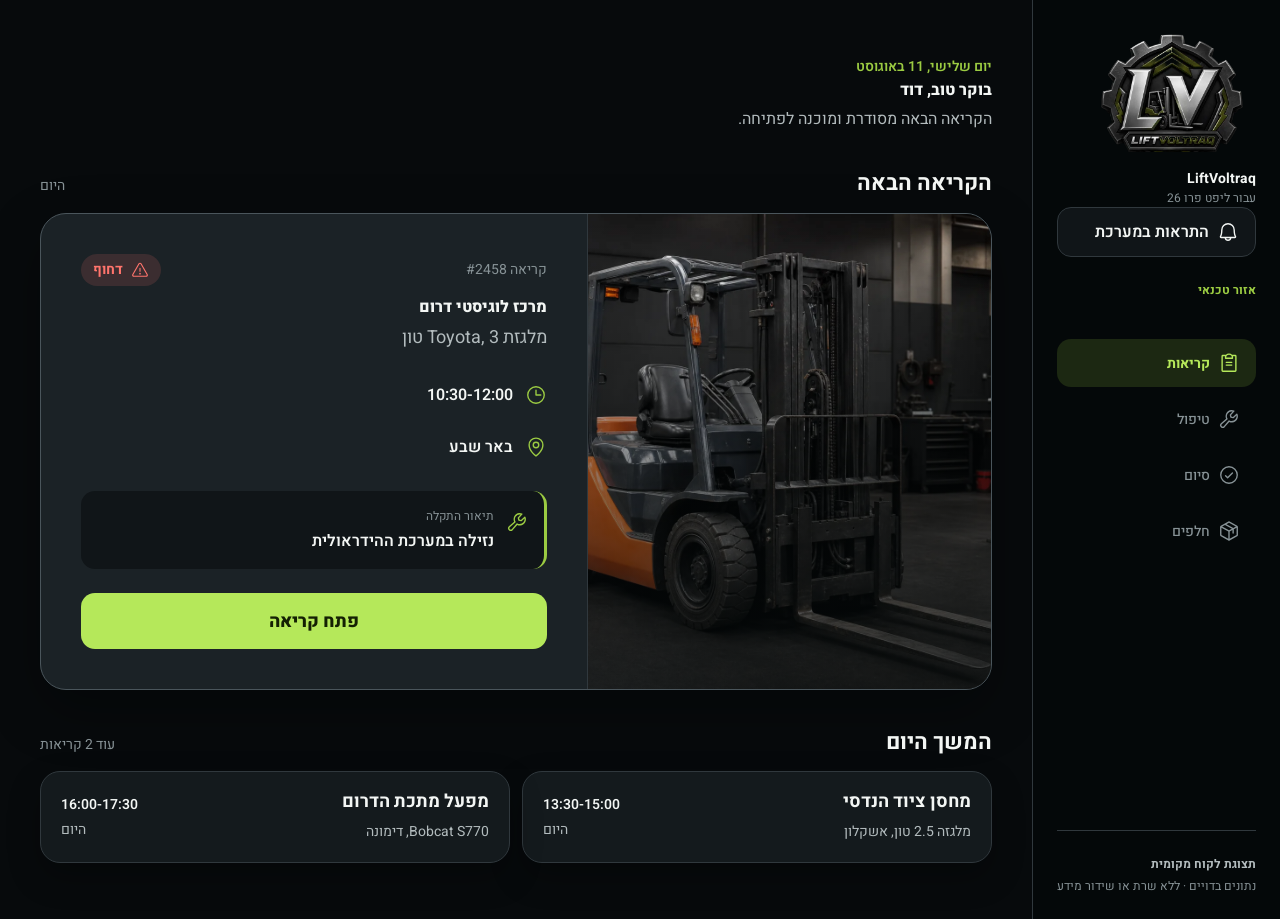
==== mock/index.html @ a7861604 "publish LiftVoltraq customer demo" ====
<!doctype html>
<html lang="he" dir="rtl">
<head>
  <meta charset="utf-8">
  <meta name="viewport" content="width=device-width, initial-scale=1, viewport-fit=cover">
  <meta name="description" content="תצוגת לקוח מקומית של LiftVoltraq עבור ליפט פרו 26 ישראל בע״מ.">
  <meta id="themeColor" name="theme-color" content="">
  <title>LiftVoltraq | מערכת שירות שטח</title>
  <link rel="icon" href="assets/liftvoltraq-badge.webp" type="image/webp">
  <link rel="preload" href="assets/generated/equipment-forklift.webp" as="image" type="image/webp">
  <link rel="stylesheet" href="assets/design-tokens.css?v=20260811g">
  <link rel="stylesheet" href="assets/app.css?v=20260811g">
</head>
<body>
  <a class="skip-link" href="#main-content">דלג לתוכן הראשי</a>

  <div class="ambient" id="ambient" aria-hidden="true">
    <img class="ambient__poster" src="assets/generated/industrial-ambient-poster.webp" alt="" width="1672" height="941">
    <video
      class="ambient__video"
      id="ambientVideo"
      muted
      loop
      playsinline
      preload="none"
      tabindex="-1"
      poster="assets/generated/industrial-ambient-poster.webp"
      data-webm="assets/generated/industrial-ambient-loop.webm"
      data-mp4="assets/generated/industrial-ambient-loop.mp4"
    ></video>
    <div class="ambient__wash"></div>
  </div>

  <div id="app"></div>
  <div class="toast" id="toast" role="status" aria-live="polite"></div>
  <div class="sr-only" id="routeAnnouncer" aria-live="polite"></div>

  <noscript>
    <main class="no-script">
      <h1>נדרש JavaScript להצגת ההדגמה</h1>
      <p>זוהי תצוגת Frontend מקומית ואינה שולחת מידע לשרת.</p>
    </main>
  </noscript>

  <script src="assets/demo-data.js?v=20260811g"></script>
  <script src="assets/app.js?v=20260811g"></script>
</body>
</html>
---- mock/assets/design-tokens.css ----
/* Generated from design/design.md by scripts/sync-design-tokens.mjs. */
/* Do not edit this file directly. */
:root {
  --color-page: #070A0C;
  --color-background: #0B0F11;
  --color-surface: #141A1D;
  --color-surface-raised: #1B2226;
  --color-surface-muted: #101518;
  --color-surface-interactive: #20282C;
  --color-border: #30383D;
  --color-border-strong: #4A555B;
  --color-text: #F3F6F4;
  --color-text-muted: #B3BCBE;
  --color-text-subtle: #879296;
  --color-accent: #9BCB42;
  --color-accent-strong: #B5E85A;
  --color-accent-ink: #142003;
  --color-accent-muted: rgba(155, 203, 66, 0.16);
  --color-danger: #FF746C;
  --color-danger-muted: rgba(255, 116, 108, 0.14);
  --color-focus: #C9F77E;
  --color-scrim: rgba(5, 9, 10, 0.78);
  --color-scrim-strong: rgba(5, 9, 10, 0.92);
  --color-media-wash: rgba(8, 12, 14, 0.38);
  --color-selection: rgba(155, 203, 66, 0.28);
  --color-transparent: transparent;
  --font-family: "Heebo", "Noto Sans Hebrew", Arial, sans-serif;
  --font-weight-regular: 400;
  --font-weight-medium: 500;
  --font-weight-semibold: 600;
  --font-weight-bold: 700;
  --font-weight-black: 800;
  --font-size-xs: 0.75rem;
  --font-size-sm: 0.875rem;
  --font-size-base: 1rem;
  --font-size-md: 1.125rem;
  --font-size-lg: 1.375rem;
  --font-size-xl: 1.75rem;
  --font-size2xl: 2.25rem;
  --font-line-tight: 1.15;
  --font-line-normal: 1.5;
  --font-line-relaxed: 1.65;
  --space-2xs: 0.25rem;
  --space-xs: 0.5rem;
  --space-sm: 0.75rem;
  --space-md: 1rem;
  --space-lg: 1.25rem;
  --space-xl: 1.5rem;
  --space-2xl: 2rem;
  --space-3xl: 2.5rem;
  --space-4xl: 3.5rem;
  --space-5xl: 4.5rem;
  --radius-sm: 0.625rem;
  --radius-md: 0.875rem;
  --radius-lg: 1.25rem;
  --radius-xl: 1.625rem;
  --radius-pill: 999px;
  --shadow-card: 0 1.25rem 3.5rem rgba(0, 0, 0, 0.32);
  --shadow-raised: 0 0.875rem 2rem rgba(0, 0, 0, 0.28);
  --shadow-focus: 0 0 0 0.2rem rgba(201, 247, 126, 0.30);
  --motion-fast: 140ms;
  --motion-base: 220ms;
  --motion-slow: 500ms;
  --motion-ease: cubic-bezier(0.16, 1, 0.3, 1);
  --size-tap: 3rem;
  --size-icon: 1.375rem;
  --size-header-mobile: 5.5rem;
  --size-bottom-nav: 5rem;
  --size-sidebar: 15.5rem;
  --size-content-max: 80rem;
  --size-job-media-mobile: 10.5rem;
  --size-job-media-desktop: 20rem;
  --breakpoint-mobile: 30rem;
  --breakpoint-tablet: 48rem;
  --breakpoint-desktop: 64rem;
  --breakpoint-wide: 90rem;
  --layer-background: -1;
  --layer-base: 0;
  --layer-nav: 20;
  --layer-feedback: 50;
  --layer-skip: 100;
}
---- mock/assets/app.css ----
/* Source template. Edit design/design.md for tokens and breakpoints. */

@font-face {
  font-family: "Heebo";
  src: url("fonts/Heebo-Variable.ttf") format("truetype");
  font-style: normal;
  font-weight: 100 900;
  font-display: swap;
}

*,
*::before,
*::after {
  box-sizing: border-box;
}

html {
  min-block-size: 100%;
  color-scheme: dark;
  background: var(--color-page);
}

body {
  min-block-size: 100dvh;
  margin: 0;
  overflow-x: hidden;
  color: var(--color-text);
  background: var(--color-page);
  font-family: var(--font-family);
  font-size: var(--font-size-base);
  line-height: var(--font-line-normal);
  -webkit-font-smoothing: antialiased;
  text-rendering: optimizeLegibility;
}

button,
a {
  -webkit-tap-highlight-color: var(--color-transparent);
}

button {
  color: inherit;
  font: inherit;
}

img,
video {
  display: block;
  max-inline-size: 100%;
}

.sr-only {
  position: absolute;
  inline-size: 1px;
  block-size: 1px;
  padding: 0;
  margin: -1px;
  overflow: hidden;
  clip: rect(0, 0, 0, 0);
  white-space: nowrap;
  border: 0;
}

::selection {
  color: var(--color-text);
  background: var(--color-selection);
}

.skip-link {
  position: fixed;
  inset-block-start: var(--space-sm);
  inset-inline-start: var(--space-sm);
  z-index: var(--layer-skip);
  min-block-size: var(--size-tap);
  padding: var(--space-sm) var(--space-md);
  border-radius: var(--radius-md);
  color: var(--color-accent-ink);
  background: var(--color-accent-strong);
  font-weight: var(--font-weight-bold);
  text-decoration: none;
  transform: translateY(-180%);
  transition: transform var(--motion-fast) var(--motion-ease);
}

.skip-link:focus {
  transform: translateY(0);
}

.ambient {
  position: fixed;
  inset: 0;
  z-index: var(--layer-background);
  overflow: hidden;
  background: var(--color-page);
}

.ambient__poster,
.ambient__video,
.ambient__wash {
  position: absolute;
  inset: 0;
  inline-size: 100%;
  block-size: 100%;
}

.ambient__poster,
.ambient__video {
  object-fit: cover;
  object-position: center;
}

.ambient__video {
  opacity: 0;
  transition: opacity var(--motion-slow) var(--motion-ease);
}

.ambient[data-video-ready="true"] .ambient__video {
  opacity: 1;
}

.ambient__wash {
  background:
    linear-gradient(to bottom, var(--color-media-wash), var(--color-scrim-strong)),
    var(--color-media-wash);
}

.app-shell {
  position: relative;
  z-index: var(--layer-base);
  min-block-size: 100dvh;
}

.desktop-sidebar {
  display: none;
}

.mobile-header {
  position: sticky;
  inset-block-start: 0;
  z-index: var(--layer-nav);
  display: flex;
  align-items: center;
  justify-content: space-between;
  min-block-size: var(--size-header-mobile);
  padding: calc(var(--space-sm) + env(safe-area-inset-top)) var(--space-md) var(--space-sm);
  border-block-end: 1px solid var(--color-border);
  background: var(--color-scrim-strong);
}

.brand-lockup {
  display: inline-flex;
  align-items: center;
  gap: var(--space-sm);
  min-inline-size: 0;
  text-decoration: none;
}

.brand-lockup__plate {
  display: grid;
  place-items: center;
  inline-size: 4rem;
  block-size: 4rem;
  overflow: hidden;
  border-radius: var(--radius-sm);
  background: var(--color-transparent);
}

.brand-lockup__plate img {
  inline-size: 3.875rem;
  block-size: auto;
}

.brand-lockup__tenant {
  display: block;
  min-inline-size: 0;
}

.brand-lockup__tenant strong,
.brand-lockup__tenant span {
  display: block;
  overflow: hidden;
  text-overflow: ellipsis;
  white-space: nowrap;
}

.brand-lockup__tenant strong {
  color: var(--color-text);
  font-size: var(--font-size-sm);
  font-weight: var(--font-weight-bold);
}

.brand-lockup__tenant span {
  color: var(--color-text-subtle);
  font-size: var(--font-size-xs);
}

.icon-button,
.primary-action,
.nav-item,
.bottom-nav__item {
  border: 0;
  cursor: pointer;
}

.icon-button {
  position: relative;
  display: grid;
  place-items: center;
  inline-size: var(--size-tap);
  block-size: var(--size-tap);
  border: 1px solid var(--color-border);
  border-radius: var(--radius-md);
  color: var(--color-text);
  background: var(--color-surface);
  transition:
    background var(--motion-fast) var(--motion-ease),
    border-color var(--motion-fast) var(--motion-ease),
    transform var(--motion-fast) var(--motion-ease);
}

.icon-button:hover {
  border-color: var(--color-border-strong);
  background: var(--color-surface-interactive);
}

.icon-button:active,
.primary-action:active {
  transform: translateY(1px) scale(0.99);
}

.icon {
  display: inline-block;
  inline-size: var(--size-icon);
  block-size: var(--size-icon);
  flex: 0 0 auto;
  color: inherit;
  background: currentColor;
  -webkit-mask-position: center;
  mask-position: center;
  -webkit-mask-repeat: no-repeat;
  mask-repeat: no-repeat;
  -webkit-mask-size: contain;
  mask-size: contain;
}

.icon--bell { -webkit-mask-image: url("icons/bell.svg"); mask-image: url("icons/bell.svg"); }
.icon--calls { -webkit-mask-image: url("icons/clipboard-text.svg"); mask-image: url("icons/clipboard-text.svg"); }
.icon--calendar { -webkit-mask-image: url("icons/calendar-blank.svg"); mask-image: url("icons/calendar-blank.svg"); }
.icon--equipment { -webkit-mask-image: url("icons/truck.svg"); mask-image: url("icons/truck.svg"); }
.icon--profile { -webkit-mask-image: url("icons/user-circle.svg"); mask-image: url("icons/user-circle.svg"); }
.icon--clock { -webkit-mask-image: url("icons/clock.svg"); mask-image: url("icons/clock.svg"); }
.icon--location { -webkit-mask-image: url("icons/map-pin.svg"); mask-image: url("icons/map-pin.svg"); }
.icon--urgent { -webkit-mask-image: url("icons/warning.svg"); mask-image: url("icons/warning.svg"); }
.icon--site { -webkit-mask-image: url("icons/buildings.svg"); mask-image: url("icons/buildings.svg"); }
.icon--fault { -webkit-mask-image: url("icons/wrench.svg"); mask-image: url("icons/wrench.svg"); }

.workspace {
  inline-size: min(100%, var(--size-content-max));
  margin-inline: auto;
  padding: var(--space-xl) var(--space-md) calc(var(--size-bottom-nav) + var(--space-3xl) + env(safe-area-inset-bottom));
}

.page-heading {
  display: flex;
  align-items: flex-start;
  justify-content: space-between;
  gap: var(--space-lg);
  margin-block-end: var(--space-2xl);
}

.page-heading__date {
  margin: 0 0 var(--space-2xs);
  color: var(--color-accent);
  font-size: var(--font-size-sm);
  font-weight: var(--font-weight-semibold);
}

.page-heading h1 {
  margin: 0;
  max-inline-size: 18ch;
  font-size: clamp(var(--font-size-xl), 7vw, var(--font-size-2xl));
  font-weight: var(--font-weight-black);
  line-height: var(--font-line-tight);
}

.page-heading__summary {
  margin: var(--space-xs) 0 0;
  color: var(--color-text-muted);
  font-size: var(--font-size-base);
}

.desktop-notification {
  display: none;
}

.section-heading {
  display: flex;
  align-items: baseline;
  justify-content: space-between;
  gap: var(--space-md);
  margin-block-end: var(--space-md);
}

.section-heading h2 {
  margin: 0;
  font-size: var(--font-size-lg);
  font-weight: var(--font-weight-bold);
  line-height: var(--font-line-tight);
}

.section-heading span {
  color: var(--color-text-subtle);
  font-size: var(--font-size-sm);
}

.next-call {
  overflow: hidden;
  border: 1px solid var(--color-border-strong);
  border-radius: var(--radius-xl);
  background: var(--color-surface-raised);
  box-shadow: var(--shadow-card);
}

.next-call__media {
  position: relative;
  block-size: var(--size-job-media-mobile);
  min-block-size: var(--size-job-media-mobile);
  margin: 0;
  overflow: hidden;
  border-block-end: 1px solid var(--color-border);
  background: var(--color-surface-muted);
}

.next-call__media::after {
  content: "";
  position: absolute;
  inset: 0;
  background: linear-gradient(to top, var(--color-scrim), var(--color-transparent));
  pointer-events: none;
}

.next-call__media img {
  inline-size: 100%;
  block-size: 100%;
  object-fit: cover;
  object-position: center;
}

.next-call__content {
  padding: var(--space-md);
}

.next-call__topline {
  display: flex;
  align-items: center;
  justify-content: space-between;
  gap: var(--space-md);
  margin-block-end: var(--space-sm);
}

.call-number {
  color: var(--color-text-subtle);
  font-size: var(--font-size-sm);
  font-variant-numeric: tabular-nums;
}

.urgency {
  display: inline-flex;
  align-items: center;
  gap: var(--space-xs);
  min-block-size: 2rem;
  padding-inline: var(--space-sm);
  border-radius: var(--radius-pill);
  color: var(--color-danger);
  background: var(--color-danger-muted);
  font-size: var(--font-size-sm);
  font-weight: var(--font-weight-bold);
}

.urgency .icon {
  inline-size: 1.125rem;
  block-size: 1.125rem;
}

.next-call h3 {
  margin: 0;
  color: var(--color-text);
  font-size: clamp(var(--font-size-xl), 7vw, var(--font-size-2xl));
  font-weight: var(--font-weight-black);
  line-height: var(--font-line-tight);
}

.equipment-name {
  margin: var(--space-xs) 0 0;
  color: var(--color-text-muted);
  font-size: var(--font-size-md);
}

.call-facts {
  display: grid;
  grid-template-columns: repeat(2, minmax(0, 1fr));
  gap: var(--space-sm);
  margin-block: var(--space-md);
}

.call-fact {
  display: flex;
  align-items: center;
  gap: var(--space-sm);
  min-block-size: 2.5rem;
  color: var(--color-text-muted);
}

.call-fact .icon {
  color: var(--color-accent);
}

.call-fact strong {
  color: var(--color-text);
  font-weight: var(--font-weight-semibold);
}

.call-fact [dir="ltr"] {
  unicode-bidi: isolate;
  font-variant-numeric: tabular-nums;
}

.fault-summary {
  display: flex;
  align-items: flex-start;
  gap: var(--space-sm);
  margin: 0 0 var(--space-md);
  padding: var(--space-sm);
  border-inline-start: 3px solid var(--color-accent);
  border-radius: var(--radius-md);
  color: var(--color-text-muted);
  background: var(--color-surface-muted);
}

.fault-summary .icon {
  margin-block-start: var(--space-2xs);
  color: var(--color-accent);
}

.fault-summary span {
  display: block;
  color: var(--color-text-subtle);
  font-size: var(--font-size-xs);
}

.fault-summary strong {
  display: block;
  margin-block-start: var(--space-2xs);
  color: var(--color-text);
  font-size: var(--font-size-base);
  font-weight: var(--font-weight-semibold);
}

.primary-action {
  display: inline-flex;
  align-items: center;
  justify-content: center;
  inline-size: 100%;
  min-block-size: 3.5rem;
  padding: var(--space-sm) var(--space-xl);
  border-radius: var(--radius-md);
  color: var(--color-accent-ink);
  background: var(--color-accent-strong);
  font-size: var(--font-size-md);
  font-weight: var(--font-weight-black);
  text-decoration: none;
  transition:
    background var(--motion-fast) var(--motion-ease),
    transform var(--motion-fast) var(--motion-ease),
    box-shadow var(--motion-fast) var(--motion-ease);
}

.primary-action:hover {
  background: var(--color-accent);
  box-shadow: var(--shadow-raised);
}

.later-section {
  margin-block-start: var(--space-3xl);
}

.later-calls {
  display: grid;
  gap: var(--space-sm);
}

.later-call {
  display: grid;
  grid-template-columns: 1fr auto;
  gap: var(--space-md);
  align-items: center;
  padding: var(--space-lg);
  border: 1px solid var(--color-border);
  border-radius: var(--radius-lg);
  background: var(--color-surface);
  box-shadow: var(--shadow-raised);
}

.later-call h3 {
  margin: 0;
  color: var(--color-text);
  font-size: var(--font-size-md);
  font-weight: var(--font-weight-bold);
  line-height: var(--font-line-tight);
}

.later-call p {
  margin: var(--space-xs) 0 0;
  color: var(--color-text-muted);
  font-size: var(--font-size-sm);
}

.later-call__time {
  display: grid;
  gap: var(--space-2xs);
  justify-items: end;
  color: var(--color-text-muted);
  font-size: var(--font-size-sm);
}

.later-call__time strong {
  color: var(--color-text);
  font-variant-numeric: tabular-nums;
  font-weight: var(--font-weight-semibold);
  white-space: nowrap;
}

.demo-disclosure {
  margin-block-start: var(--space-3xl);
  padding: var(--space-lg);
  border-block-start: 1px solid var(--color-border);
  color: var(--color-text-subtle);
  font-size: var(--font-size-sm);
}

.demo-disclosure strong {
  color: var(--color-text-muted);
}

.bottom-nav {
  position: fixed;
  inset-inline: 0;
  inset-block-end: 0;
  z-index: var(--layer-nav);
  display: grid;
  grid-template-columns: repeat(4, 1fr);
  min-block-size: calc(var(--size-bottom-nav) + env(safe-area-inset-bottom));
  padding: var(--space-xs) var(--space-xs) calc(var(--space-xs) + env(safe-area-inset-bottom));
  border-block-start: 1px solid var(--color-border);
  background: var(--color-scrim-strong);
}

.bottom-nav__item,
.nav-item {
  display: flex;
  align-items: center;
  justify-content: center;
  gap: var(--space-xs);
  min-block-size: var(--size-tap);
  border-radius: var(--radius-md);
  color: var(--color-text-subtle);
  background: var(--color-transparent);
  font-size: var(--font-size-xs);
  font-weight: var(--font-weight-medium);
  text-decoration: none;
}

.sidebar-notification {
  position: relative;
  display: inline-flex;
  align-items: center;
  gap: var(--space-xs);
  min-block-size: var(--size-tap);
  padding: var(--space-sm) var(--space-md);
  border: 1px solid var(--color-border);
  border-radius: var(--radius-md);
  color: var(--color-text);
  background: var(--color-surface-muted);
  font: inherit;
  font-weight: var(--font-weight-semibold);
  cursor: pointer;
}

.sidebar-notification .notification-dot {
  position: static;
  margin-inline-start: auto;
}

.bottom-nav__item {
  flex-direction: column;
}

.bottom-nav__item[aria-current="page"],
.nav-item[aria-current="page"] {
  color: var(--color-accent-strong);
  background: var(--color-accent-muted);
  font-weight: var(--font-weight-bold);
}

.bottom-nav__item:disabled,
.nav-item:disabled {
  cursor: not-allowed;
  color: var(--color-text-subtle);
}

.toast {
  position: fixed;
  inset-inline: var(--space-md);
  inset-block-end: calc(var(--size-bottom-nav) + var(--space-lg) + env(safe-area-inset-bottom));
  z-index: var(--layer-feedback);
  max-inline-size: 30rem;
  margin-inline: auto;
  padding: var(--space-md) var(--space-lg);
  border: 1px solid var(--color-border-strong);
  border-radius: var(--radius-md);
  color: var(--color-text);
  background: var(--color-surface-raised);
  box-shadow: var(--shadow-card);
  font-size: var(--font-size-sm);
  opacity: 0;
  pointer-events: none;
  transform: translateY(var(--space-md));
  transition:
    opacity var(--motion-base) var(--motion-ease),
    transform var(--motion-base) var(--motion-ease);
}

.toast[data-visible="true"] {
  opacity: 1;
  transform: translateY(0);
}

:where(button, a):focus-visible {
  outline: 2px solid var(--color-focus);
  outline-offset: 3px;
  box-shadow: var(--shadow-focus);
}

@media (min-width: 30rem) {
  .workspace {
    padding-inline: var(--space-xl);
  }

  .next-call__content {
    padding: var(--space-2xl);
  }

  .call-facts {
    grid-template-columns: 1fr;
    margin-block: var(--space-xl);
  }

  .fault-summary {
    margin-block-end: var(--space-xl);
    padding: var(--space-md);
  }
}

@media (min-width: 48rem) {
  .workspace {
    padding-block-start: var(--space-2xl);
  }

  .next-call {
    display: grid;
    grid-template-areas: "media details";
    grid-template-columns: minmax(16rem, 0.8fr) minmax(22rem, 1.2fr);
  }

  .next-call__media {
    grid-area: media;
    block-size: auto;
    min-block-size: 100%;
    border-block-end: 0;
    border-inline-end: 1px solid var(--color-border);
  }

  .next-call__media img {
    block-size: 100%;
    min-block-size: var(--size-job-media-desktop);
  }

  .next-call__content {
    grid-area: details;
  }

  .later-calls {
    grid-template-columns: repeat(2, minmax(0, 1fr));
  }
}

@media (min-width: 64rem) {
  .app-shell {
    display: grid;
    grid-template-columns: var(--size-sidebar) minmax(0, 1fr);
  }

  .mobile-header,
  .bottom-nav {
    display: none;
  }

  .desktop-sidebar {
    position: sticky;
    inset-block-start: 0;
    z-index: var(--layer-nav);
    display: flex;
    flex-direction: column;
    min-block-size: 100dvh;
    padding: var(--space-xl);
    border-inline-end: 1px solid var(--color-border);
    background: var(--color-scrim-strong);
  }

  .desktop-sidebar .brand-lockup {
    align-items: flex-start;
    flex-direction: column;
    gap: var(--space-md);
  }

  .desktop-sidebar .brand-lockup__plate {
    inline-size: 7.5rem;
    block-size: 7.5rem;
  }

  .desktop-sidebar .brand-lockup__plate img {
    inline-size: 7.25rem;
  }

  .desktop-sidebar .brand-lockup__tenant {
    display: block;
  }

  .desktop-nav {
    display: grid;
    gap: var(--space-xs);
    margin-block-start: var(--space-3xl);
  }

  .nav-item {
    flex-direction: row;
    justify-content: flex-start;
    min-block-size: var(--size-tap);
    padding-inline: var(--space-md);
    font-size: var(--font-size-sm);
  }

  .sidebar-note {
    margin-block-start: auto;
    padding-block-start: var(--space-xl);
    border-block-start: 1px solid var(--color-border);
    color: var(--color-text-subtle);
    font-size: var(--font-size-xs);
  }

  .workspace {
    inline-size: min(100%, var(--size-content-max));
    padding: var(--space-4xl) var(--space-3xl);
  }

  .page-heading {
    margin-block-end: var(--space-3xl);
  }

  .desktop-notification {
    display: grid;
  }

  .next-call {
    grid-template-columns: minmax(19rem, 0.85fr) minmax(27rem, 1.15fr);
  }

  .next-call__content {
    padding: var(--space-3xl);
  }

  .toast {
    inset-inline: auto var(--space-3xl);
    inset-block-end: var(--space-3xl);
    inline-size: min(28rem, calc(100vw - var(--space-4xl)));
  }
}

@media (hover: hover) and (pointer: fine) {
  .later-call {
    transition:
      border-color var(--motion-fast) var(--motion-ease),
      transform var(--motion-fast) var(--motion-ease);
  }

  .later-call:hover {
    border-color: var(--color-border-strong);
    transform: translateY(-1px);
  }
}

@media (prefers-reduced-motion: reduce) {
  *,
  *::before,
  *::after {
    scroll-behavior: auto !important;
    transition-duration: 0.01ms !important;
    animation-duration: 0.01ms !important;
    animation-iteration-count: 1 !important;
  }

  .ambient__video {
    display: none;
  }
}

@media print {
  .ambient,
  .mobile-header,
  .desktop-sidebar,
  .bottom-nav,
  .toast,
  .primary-action {
    display: none !important;
  }

  body,
  .app-shell,
  .workspace {
    color: var(--color-page);
    background: var(--color-text);
  }
}

/* Phase B shared application components */

.icon--check { -webkit-mask-image: url("icons/check-circle.svg"); mask-image: url("icons/check-circle.svg"); }
.icon--camera { -webkit-mask-image: url("icons/camera.svg"); mask-image: url("icons/camera.svg"); }
.icon--parts { -webkit-mask-image: url("icons/package.svg"); mask-image: url("icons/package.svg"); }
.icon--report { -webkit-mask-image: url("icons/file-text.svg"); mask-image: url("icons/file-text.svg"); }
.icon--users { -webkit-mask-image: url("icons/users-three.svg"); mask-image: url("icons/users-three.svg"); }
.icon--search { -webkit-mask-image: url("icons/magnifying-glass.svg"); mask-image: url("icons/magnifying-glass.svg"); }
.icon--print { -webkit-mask-image: url("icons/printer.svg"); mask-image: url("icons/printer.svg"); }
.icon--reset { -webkit-mask-image: url("icons/arrow-counter-clockwise.svg"); mask-image: url("icons/arrow-counter-clockwise.svg"); }
.icon--plus { -webkit-mask-image: url("icons/plus.svg"); mask-image: url("icons/plus.svg"); }
.icon--x { -webkit-mask-image: url("icons/x.svg"); mask-image: url("icons/x.svg"); }
.icon--signature { -webkit-mask-image: url("icons/signature.svg"); mask-image: url("icons/signature.svg"); }
.icon--filter { -webkit-mask-image: url("icons/funnel.svg"); mask-image: url("icons/funnel.svg"); }

body[data-ambient="hidden"] .ambient {
  opacity: 0;
}

.ambient {
  transition: opacity var(--motion-slow) var(--motion-ease);
}

.brand-lockup__plate {
  inline-size: 5rem;
  block-size: 4rem;
}

.brand-lockup__plate img {
  inline-size: 4.875rem;
  border-radius: var(--radius-sm);
}

.role-label {
  margin: var(--space-xl) 0 0;
  color: var(--color-accent);
  font-size: var(--font-size-xs);
  font-weight: var(--font-weight-bold);
}

.sidebar-note {
  display: grid;
  gap: var(--space-2xs);
}

.sidebar-note strong {
  color: var(--color-text-muted);
}

.sidebar-note span {
  color: var(--color-text-subtle);
}

.notification-dot {
  position: absolute;
  inset-block-start: 0.4rem;
  inset-inline-start: 0.4rem;
  inline-size: 0.55rem;
  block-size: 0.55rem;
  border: 2px solid var(--color-surface);
  border-radius: 50%;
  background: var(--color-accent-strong);
}

.page-heading--compact {
  margin-block-end: var(--space-xl);
}

.page-heading h1 bdi {
  unicode-bidi: isolate;
}

.status-badge {
  display: inline-flex;
  align-items: center;
  gap: var(--space-xs);
  min-block-size: var(--size-tap);
  padding-inline: var(--space-md);
  border: 1px solid var(--color-border);
  border-radius: var(--radius-pill);
  color: var(--color-accent-strong);
  background: var(--color-accent-muted);
  font-size: var(--font-size-sm);
  font-weight: var(--font-weight-bold);
  white-space: nowrap;
}

.status-badge--open,
.status-badge--assigned,
.status-badge--scheduled {
  color: var(--color-text);
  background: var(--color-surface-interactive);
}

.status-badge--en_route,
.status-badge--in_treatment {
  color: var(--color-accent-strong);
}

.status-badge--awaiting_parts {
  color: #FFD281;
  background: rgba(255, 183, 77, 0.12);
}

.status-badge .icon {
  inline-size: 1.1rem;
  block-size: 1.1rem;
}

.storage-notice {
  margin: 0 0 var(--space-lg);
  padding: var(--space-sm) var(--space-md);
  border: 1px solid var(--color-border);
  border-radius: var(--radius-md);
  color: var(--color-text-muted);
  background: var(--color-surface);
  font-size: var(--font-size-sm);
}

label,
fieldset {
  color: var(--color-text);
}

label,
.field-label {
  display: grid;
  gap: var(--space-xs);
  font-size: var(--font-size-sm);
  font-weight: var(--font-weight-semibold);
}

input,
select,
textarea {
  inline-size: 100%;
  min-block-size: var(--size-tap);
  padding: var(--space-sm) var(--space-md);
  border: 1px solid var(--color-border-strong);
  border-radius: var(--radius-md);
  color: var(--color-text);
  background: var(--color-surface-muted);
  font: inherit;
  font-weight: var(--font-weight-regular);
  transition:
    border-color var(--motion-fast) var(--motion-ease),
    box-shadow var(--motion-fast) var(--motion-ease),
    background var(--motion-fast) var(--motion-ease);
}

textarea {
  resize: vertical;
}

input:hover,
select:hover,
textarea:hover {
  background: var(--color-surface);
}

input:focus-visible,
select:focus-visible,
textarea:focus-visible {
  border-color: var(--color-focus);
  outline: 2px solid var(--color-focus);
  outline-offset: 2px;
  box-shadow: var(--shadow-focus);
}

input[aria-invalid="true"],
textarea[aria-invalid="true"] {
  border-color: var(--color-danger);
}

.field-help {
  margin: var(--space-xs) 0 0;
  color: var(--color-text-subtle);
  font-size: var(--font-size-xs);
  font-weight: var(--font-weight-regular);
}

.form-layout,
.call-workspace,
.parts-layout,
.manager-layout {
  display: grid;
  gap: var(--space-xl);
  align-items: start;
}

.form-panel,
.assignment-form,
.treatment-form {
  display: grid;
  gap: var(--space-xl);
}

.form-section,
.assignment-form,
.treatment-form,
.operational-section,
.completion-section,
.review-panel,
.context-column > section,
.history-panel,
.parts-summary,
.parts-catalog,
.call-detail-panel,
.queue-list-panel {
  border: 1px solid var(--color-border);
  border-radius: var(--radius-lg);
  background: var(--color-surface);
  box-shadow: var(--shadow-raised);
}

.form-section,
.assignment-form,
.treatment-form,
.operational-section,
.completion-section,
.review-panel,
.context-column > section,
.history-panel,
.parts-summary,
.parts-catalog {
  padding: var(--space-lg);
}

.form-section {
  display: grid;
  gap: var(--space-sm);
}

.form-section h2,
.assignment-form h3,
.treatment-form h2,
.operational-section h2,
.completion-section h2,
.review-panel h2,
.context-column h2,
.history-panel h2,
.parts-summary h2 {
  margin: 0;
  color: var(--color-text);
  font-size: var(--font-size-md);
  line-height: var(--font-line-tight);
}

.section-inline-heading {
  display: flex;
  align-items: baseline;
  justify-content: space-between;
  gap: var(--space-md);
}

.section-inline-heading span {
  color: var(--color-text-subtle);
  font-size: var(--font-size-xs);
}

.check-control {
  display: flex;
  align-items: center;
  gap: var(--space-sm);
  min-block-size: var(--size-tap);
  cursor: pointer;
}

.check-control input,
.radio-control input {
  inline-size: 1.25rem;
  min-block-size: 1.25rem;
  padding: 0;
  accent-color: var(--color-accent-strong);
}

.check-control span,
.radio-control {
  display: inline-flex;
  align-items: center;
  gap: var(--space-xs);
}

.check-control .icon {
  color: var(--color-danger);
}

fieldset {
  display: flex;
  flex-wrap: wrap;
  gap: var(--space-md);
  padding: 0;
  border: 0;
}

fieldset legend {
  inline-size: 100%;
  margin-block-end: var(--space-xs);
  font-size: var(--font-size-sm);
  font-weight: var(--font-weight-semibold);
}

.radio-control {
  min-block-size: var(--size-tap);
  padding-inline: var(--space-md);
  border: 1px solid var(--color-border);
  border-radius: var(--radius-md);
  background: var(--color-surface-muted);
  cursor: pointer;
}

.upload-control {
  display: flex;
  align-items: center;
  gap: var(--space-md);
  min-block-size: 5rem;
  padding: var(--space-md);
  border: 1px dashed var(--color-border-strong);
  border-radius: var(--radius-md);
  color: var(--color-text);
  background: var(--color-surface-muted);
  text-align: start;
  cursor: pointer;
}

.upload-control .icon {
  inline-size: 2rem;
  block-size: 2rem;
  color: var(--color-accent);
}

.upload-control span {
  display: grid;
  gap: var(--space-2xs);
}

.upload-control small {
  color: var(--color-text-subtle);
}

.photo-preview {
  position: relative;
  margin: 0;
  overflow: hidden;
  border: 1px solid var(--color-border);
  border-radius: var(--radius-md);
  background: var(--color-surface-muted);
}

.photo-preview img {
  inline-size: 100%;
  block-size: 11rem;
  object-fit: cover;
}

.photo-preview figcaption {
  padding: var(--space-sm) var(--space-md);
  color: var(--color-text-muted);
  font-size: var(--font-size-xs);
}

.review-panel {
  display: grid;
  gap: var(--space-lg);
}

.review-panel__site {
  margin: 0;
  color: var(--color-text);
  font-size: var(--font-size-lg);
  font-weight: var(--font-weight-black);
}

.review-panel dl,
.definition-list,
.parts-summary dl {
  display: grid;
  gap: var(--space-sm);
  margin: 0;
}

.review-panel dl > div,
.definition-list > div {
  display: grid;
  gap: var(--space-2xs);
  padding-block: var(--space-sm);
  border-block-end: 1px solid var(--color-border);
}

dt {
  color: var(--color-text-subtle);
  font-size: var(--font-size-xs);
}

dd {
  margin: 0;
  color: var(--color-text);
  font-weight: var(--font-weight-semibold);
}

.primary-action:disabled {
  color: var(--color-text-subtle);
  background: var(--color-surface-interactive);
  box-shadow: none;
  cursor: not-allowed;
  transform: none;
}

.secondary-action,
.danger-action,
.demo-next {
  display: inline-flex;
  align-items: center;
  justify-content: center;
  gap: var(--space-xs);
  min-block-size: var(--size-tap);
  padding: var(--space-sm) var(--space-lg);
  border: 1px solid var(--color-border-strong);
  border-radius: var(--radius-md);
  color: var(--color-text);
  background: var(--color-surface);
  font: inherit;
  font-weight: var(--font-weight-bold);
  text-decoration: none;
  cursor: pointer;
}

.danger-action {
  color: var(--color-danger);
  border-color: var(--color-danger);
}

.demo-next {
  inline-size: 100%;
  border-color: var(--color-accent);
  color: var(--color-accent-strong);
  background: var(--color-accent-muted);
}

.success-receipt {
  display: grid;
  gap: var(--space-xl);
  max-inline-size: 45rem;
  margin-inline: auto;
  padding: var(--space-2xl);
  border: 1px solid var(--color-border-strong);
  border-radius: var(--radius-xl);
  background: var(--color-surface-raised);
  box-shadow: var(--shadow-card);
}

.success-receipt__icon {
  inline-size: 3.5rem;
  block-size: 3.5rem;
  color: var(--color-accent-strong);
}

.success-receipt p,
.success-receipt h2 {
  margin: 0;
}

.success-receipt h2 {
  margin-block: var(--space-xs);
  font-size: var(--font-size-2xl);
}

.definition-grid {
  display: grid;
  gap: 1px;
  margin: 0;
  overflow: hidden;
  border: 1px solid var(--color-border);
  border-radius: var(--radius-md);
  background: var(--color-border);
}

.definition-grid > div {
  display: grid;
  gap: var(--space-2xs);
  padding: var(--space-md);
  background: var(--color-surface);
}

.trust-note {
  color: var(--color-text-muted);
  font-size: var(--font-size-sm);
}

.queue-workspace {
  display: grid;
  gap: var(--space-lg);
}

.queue-list-panel,
.call-detail-panel {
  overflow: hidden;
}

.queue-toolbar {
  display: grid;
  gap: var(--space-md);
  padding: var(--space-lg);
  border-block-end: 1px solid var(--color-border);
}

.queue-toolbar h2 {
  margin: 0;
  font-size: var(--font-size-md);
}

.filter-row {
  display: flex;
  gap: var(--space-xs);
  overflow-x: auto;
}

.filter-row button,
.status-actions button,
.part-row button {
  min-block-size: var(--size-tap);
  padding: var(--space-sm) var(--space-md);
  border: 1px solid var(--color-border);
  border-radius: var(--radius-md);
  color: var(--color-text-muted);
  background: var(--color-surface-muted);
  font: inherit;
  font-size: var(--font-size-sm);
  font-weight: var(--font-weight-semibold);
  cursor: pointer;
}

.filter-row button[aria-pressed="true"],
.status-actions button[aria-pressed="true"] {
  color: var(--color-accent-strong);
  border-color: var(--color-accent);
  background: var(--color-accent-muted);
}

.queue-list {
  display: grid;
}

.queue-row {
  display: flex;
  align-items: center;
  justify-content: space-between;
  gap: var(--space-md);
  min-block-size: 5.25rem;
  padding: var(--space-md) var(--space-lg);
  border: 0;
  border-block-end: 1px solid var(--color-border);
  color: var(--color-text);
  background: var(--color-transparent);
  text-align: start;
  cursor: pointer;
}

.queue-row span:first-child {
  display: grid;
  gap: var(--space-2xs);
}

.queue-row small {
  color: var(--color-text-subtle);
}

.queue-row--selected {
  background: var(--color-accent-muted);
  box-shadow: inset -3px 0 0 var(--color-accent);
}

.queue-row__marker {
  color: var(--color-accent-strong);
  font-size: var(--font-size-xs);
  font-weight: var(--font-weight-bold);
}

.call-detail-panel {
  padding: var(--space-lg);
}

.call-identity {
  display: flex;
  flex-wrap: wrap;
  align-items: flex-start;
  justify-content: space-between;
  gap: var(--space-lg);
  padding-block-end: var(--space-lg);
  border-block-end: 1px solid var(--color-border);
}

.call-identity > div {
  display: flex;
  flex-wrap: wrap;
  align-items: center;
  gap: var(--space-sm);
}

.call-identity > div:first-child {
  display: grid;
  gap: var(--space-xs);
}

.call-identity h2,
.call-identity span {
  margin: 0;
}

.call-identity > div:first-child > span {
  color: var(--color-text-subtle);
  font-size: var(--font-size-sm);
}

.detail-strip {
  display: grid;
  gap: var(--space-sm);
  padding-block: var(--space-lg);
}

.detail-strip > div {
  display: flex;
  align-items: flex-start;
  gap: var(--space-sm);
  padding: var(--space-md);
  border-radius: var(--radius-md);
  background: var(--color-surface-muted);
}

.detail-strip .icon {
  color: var(--color-accent);
}

.detail-strip span {
  display: grid;
  gap: var(--space-2xs);
}

.detail-strip small {
  color: var(--color-text-subtle);
}

.compact-photo {
  max-inline-size: 22rem;
  margin-block-end: var(--space-xl);
}

.field-grid {
  display: grid;
  gap: var(--space-md);
}

.call-main-column,
.context-column,
.manager-summary {
  display: grid;
  gap: var(--space-lg);
}

.status-actions {
  display: flex;
  flex-wrap: wrap;
  gap: var(--space-xs);
  margin-block-start: var(--space-md);
}

.large-copy {
  margin: var(--space-sm) 0 var(--space-lg);
  color: var(--color-text);
  font-size: var(--font-size-md);
  line-height: var(--font-line-relaxed);
}

.empty-inline {
  margin: var(--space-md) 0 0;
  color: var(--color-text-subtle);
  font-size: var(--font-size-sm);
}

.action-panel,
.closure-panel {
  display: flex;
  flex-wrap: wrap;
  align-items: center;
  justify-content: space-between;
  gap: var(--space-lg);
  padding: var(--space-lg);
  border: 1px solid var(--color-border-strong);
  border-radius: var(--radius-lg);
  background: var(--color-surface-raised);
}

.action-panel p,
.closure-panel p,
.closure-panel h2 {
  margin: 0;
}

.internal-note {
  border-inline-start: 3px solid var(--color-accent) !important;
}

.internal-note p {
  margin: var(--space-sm) 0 0;
  color: var(--color-text-muted);
}

.completion-layout {
  display: grid;
  gap: var(--space-lg);
  max-inline-size: 52rem;
  margin-inline: auto;
}

.completion-step {
  display: flex;
  align-items: flex-start;
  gap: var(--space-md);
  margin-block-end: var(--space-lg);
}

.completion-step > span {
  display: grid;
  place-items: center;
  inline-size: 2.25rem;
  block-size: 2.25rem;
  flex: 0 0 auto;
  border-radius: 50%;
  color: var(--color-accent-ink);
  background: var(--color-accent-strong);
  font-weight: var(--font-weight-black);
}

.completion-step p {
  margin: var(--space-xs) 0 0;
  color: var(--color-text-muted);
}

.selected-parts {
  display: grid;
  gap: var(--space-xs);
  margin-block: var(--space-md);
}

.selected-part {
  display: grid;
  align-items: center;
  grid-template-columns: minmax(9rem, 1fr) minmax(5rem, 0.35fr) minmax(10rem, 0.8fr) var(--size-tap);
  gap: var(--space-md);
  padding: var(--space-md);
  border-radius: var(--radius-md);
  background: var(--color-surface-muted);
}

.selected-part__identity {
  display: grid;
  gap: var(--space-2xs);
}

.selected-part label {
  gap: var(--space-2xs);
  font-size: var(--font-size-xs);
}

.selected-part input {
  min-block-size: var(--size-tap);
}

.selected-part small {
  color: var(--color-text-subtle);
}

.selected-part button {
  display: grid;
  place-items: center;
  inline-size: var(--size-tap);
  block-size: var(--size-tap);
  border: 0;
  border-radius: var(--radius-md);
  color: var(--color-text-muted);
  background: var(--color-surface-interactive);
  cursor: pointer;
}

.empty-state {
  display: grid;
  gap: var(--space-lg);
  max-inline-size: 42rem;
  padding: var(--space-2xl);
  border: 1px solid var(--color-border);
  border-radius: var(--radius-xl);
  background: var(--color-surface-raised);
}

.empty-state h2,
.empty-state p {
  margin: 0;
}

@media (max-width: 48rem) {
  .selected-part {
    grid-template-columns: minmax(0, 1fr) var(--size-tap);
  }

  .selected-part label {
    grid-column: 1 / -1;
  }

  .selected-part > button {
    grid-column: 2;
    grid-row: 1;
  }
}

.signature-section {
  display: grid;
  gap: var(--space-md);
}

.signature-pad {
  inline-size: 100%;
  block-size: 10rem;
  border: 1px dashed var(--color-border-strong);
  border-radius: var(--radius-md);
  background:
    linear-gradient(var(--color-transparent) calc(100% - 2.5rem), var(--color-border) calc(100% - 2.5rem), var(--color-border) calc(100% - 2.4rem), var(--color-transparent) calc(100% - 2.4rem)),
    var(--color-surface-muted);
  touch-action: none;
}

.signature-actions {
  display: flex;
  flex-wrap: wrap;
  gap: var(--space-xs);
}

.saved-feedback {
  display: flex;
  align-items: center;
  gap: var(--space-xs);
  margin: 0;
  color: var(--color-accent-strong);
  font-size: var(--font-size-sm);
  font-weight: var(--font-weight-semibold);
}

.search-field {
  display: flex;
  align-items: center;
  gap: var(--space-sm);
  margin-block-end: var(--space-lg);
}

.search-field .icon {
  color: var(--color-text-subtle);
}

.parts-results {
  display: grid;
}

.part-row {
  display: flex;
  align-items: center;
  justify-content: space-between;
  gap: var(--space-md);
  padding-block: var(--space-md);
  border-block-end: 1px solid var(--color-border);
}

.part-row[hidden] {
  display: none;
}

.part-row > div {
  display: flex;
  align-items: center;
  gap: var(--space-sm);
}

.part-row > div > span {
  display: grid;
  gap: var(--space-2xs);
}

.part-row .icon {
  color: var(--color-accent);
}

.part-row small {
  color: var(--color-text-subtle);
}

.part-row button {
  color: var(--color-accent-strong);
  border-color: var(--color-accent);
}

.parts-summary .primary-action {
  margin-block-start: var(--space-lg);
}

.notification-banner {
  display: flex;
  align-items: flex-start;
  gap: var(--space-md);
  margin-block-end: var(--space-xl);
  padding: var(--space-lg);
  border: 1px solid var(--color-accent);
  border-radius: var(--radius-lg);
  color: var(--color-text);
  background: var(--color-accent-muted);
}

.notification-banner .icon {
  color: var(--color-accent-strong);
}

.notification-banner p {
  margin: var(--space-xs) 0 0;
  color: var(--color-text-muted);
}

.audit-timeline {
  display: grid;
  gap: 0;
  margin: var(--space-lg) 0 0;
  padding: 0;
  list-style: none;
}

.audit-timeline li {
  position: relative;
  display: grid;
  grid-template-columns: 1rem minmax(0, 1fr);
  gap: var(--space-sm);
  padding-block-end: var(--space-lg);
}

.audit-timeline li > span {
  position: relative;
  inline-size: 0.65rem;
  block-size: 0.65rem;
  margin-block-start: 0.3rem;
  border: 2px solid var(--color-accent);
  border-radius: 50%;
  background: var(--color-surface);
}

.audit-timeline li:not(:last-child) > span::after {
  content: "";
  position: absolute;
  inset-block-start: 0.65rem;
  inset-inline-start: 50%;
  inline-size: 1px;
  block-size: calc(100% + var(--space-lg));
  background: var(--color-border-strong);
}

.audit-timeline li div {
  display: grid;
  gap: var(--space-2xs);
}

.audit-timeline small {
  color: var(--color-text-subtle);
}

.report-toolbar {
  display: flex;
  justify-content: flex-start;
  margin-block-end: var(--space-lg);
}

.report-toolbar .primary-action {
  inline-size: auto;
}

.report-paper {
  inline-size: min(100%, 56rem);
  margin-inline: auto;
  padding: var(--space-xl);
  border-radius: var(--radius-lg);
  color: #18201D;
  background: #FFFFFF;
  box-shadow: var(--shadow-card);
}

.report-header {
  display: flex;
  align-items: center;
  justify-content: space-between;
  gap: var(--space-xl);
  padding-block-end: var(--space-lg);
  border-block-end: 2px solid #D9E0DC;
}

.report-header img {
  inline-size: 8rem;
  block-size: auto;
  border-radius: var(--radius-sm);
}

.report-header div {
  text-align: end;
}

.report-header p,
.report-number,
.report-header span {
  margin: 0;
}

.report-header p {
  color: #55615B;
}

.report-number {
  display: block;
  font-size: var(--font-size-2xl);
}

.report-header span {
  color: #65716B;
  font-size: var(--font-size-xs);
}

.report-section {
  padding-block: var(--space-lg);
  border-block-end: 1px solid #D9E0DC;
}

.report-section:last-child {
  border-block-end: 0;
}

.report-section h2 {
  margin: 0 0 var(--space-md);
  color: #18201D;
  font-size: var(--font-size-md);
}

.report-section p {
  color: #36423C;
}

.report-grid {
  display: grid;
  grid-template-columns: repeat(2, minmax(0, 1fr));
  gap: var(--space-sm) var(--space-lg);
  margin: 0;
}

.report-grid > div {
  display: grid;
  gap: var(--space-2xs);
}

.report-grid dt {
  color: #65716B;
}

.report-grid dd {
  color: #18201D;
}

.report-copy {
  display: grid;
  gap: var(--space-xs);
}

.report-copy h3,
.report-copy p {
  margin: 0;
}

.report-copy h3:not(:first-child) {
  margin-block-start: var(--space-sm);
}

.report-paper table {
  inline-size: 100%;
  border-collapse: collapse;
}

.report-paper th,
.report-paper td {
  padding: var(--space-sm);
  border: 1px solid #D9E0DC;
  text-align: start;
}

.report-paper th {
  color: #36423C;
  background: #F1F4F2;
}

.report-photos {
  display: grid;
  grid-template-columns: repeat(2, minmax(0, 1fr));
  gap: var(--space-md);
}

.report-photos .photo-preview {
  border-color: #D9E0DC;
}

.report-photos .photo-preview figcaption {
  color: #55615B;
}

.report-signature {
  display: grid;
  grid-template-columns: minmax(12rem, 0.6fr) 1fr;
  gap: var(--space-xl);
  align-items: end;
}

.report-signature > div {
  display: grid;
  gap: var(--space-2xs);
  padding-block-end: var(--space-sm);
  border-block-end: 1px solid #18201D;
}

.signature-script {
  color: #62881C;
  font-family: cursive;
  font-size: var(--font-size-xl);
  font-style: italic;
}

.report-signature p {
  margin: 0;
  font-size: var(--font-size-xs);
}

.legal-document {
  display: grid;
  gap: var(--space-2xl);
  max-inline-size: 50rem;
  margin-inline: auto;
  padding: var(--space-xl);
  border: 1px solid var(--color-border);
  border-radius: var(--radius-lg);
  background: var(--color-surface);
}

.legal-document section {
  display: grid;
  gap: var(--space-sm);
}

.legal-document h2,
.legal-document p {
  margin: 0;
}

.legal-document h2 {
  font-size: var(--font-size-md);
}

.legal-document p {
  color: var(--color-text-muted);
}

.legal-links {
  display: flex;
  flex-wrap: wrap;
  gap: var(--space-sm);
  padding-block-start: var(--space-lg);
  border-block-start: 1px solid var(--color-border);
}

.legal-links a {
  min-block-size: var(--size-tap);
  padding: var(--space-sm) var(--space-md);
  border-radius: var(--radius-md);
  color: var(--color-accent-strong);
  text-decoration: none;
}

.empty-page,
.no-script {
  display: grid;
  place-items: center;
  min-block-size: 50dvh;
  padding: var(--space-xl);
}

.app-dialog {
  inline-size: min(34rem, calc(100% - var(--space-xl)));
  padding: var(--space-xl);
  border: 1px solid var(--color-border-strong);
  border-radius: var(--radius-lg);
  color: var(--color-text);
  background: var(--color-surface-raised);
  box-shadow: var(--shadow-card);
}

.app-dialog::backdrop {
  background: var(--color-scrim-strong);
}

.app-dialog h2,
.app-dialog p {
  margin: 0;
}

.app-dialog p {
  margin-block-start: var(--space-sm);
  color: var(--color-text-muted);
}

.dialog-actions {
  display: flex;
  flex-direction: column-reverse;
  gap: var(--space-sm);
  margin-block-start: var(--space-xl);
}

.presenter-bar {
  display: none;
}

.presenter-drawer {
  position: fixed;
  inset-inline: var(--space-sm);
  inset-block-end: calc(var(--size-bottom-nav) + var(--space-sm) + env(safe-area-inset-bottom));
  z-index: calc(var(--layer-feedback) + 2);
  border: 1px solid var(--color-border-strong);
  border-radius: var(--radius-md);
  color: var(--color-text);
  background: var(--color-surface-raised);
  box-shadow: var(--shadow-card);
}

.presenter-drawer summary {
  min-block-size: var(--size-tap);
  padding: var(--space-sm) var(--space-md);
  color: var(--color-accent-strong);
  font-weight: var(--font-weight-bold);
  cursor: pointer;
}

.presenter-drawer > div {
  display: grid;
  gap: var(--space-sm);
  max-block-size: 60dvh;
  padding: 0 var(--space-md) var(--space-md);
  overflow-y: auto;
}

.presenter-drawer label {
  font-size: var(--font-size-xs);
}

.presenter-reset {
  display: inline-flex;
  align-items: center;
  justify-content: center;
  gap: var(--space-xs);
  min-block-size: var(--size-tap);
  border: 1px solid var(--color-border-strong);
  border-radius: var(--radius-md);
  color: var(--color-text-muted);
  background: var(--color-surface);
  font: inherit;
  font-weight: var(--font-weight-semibold);
  cursor: pointer;
}

@media (min-width: 48rem) {
  .field-grid,
  .detail-strip,
  .definition-grid {
    grid-template-columns: repeat(2, minmax(0, 1fr));
  }

  .dialog-actions {
    flex-direction: row;
    justify-content: flex-end;
  }

  .dialog-actions > * {
    inline-size: auto;
  }

  .report-paper {
    padding: var(--space-3xl);
  }
}

@media (min-width: 64rem) {
  .desktop-sidebar .brand-lockup__plate {
    inline-size: 10.5rem;
    block-size: 8rem;
  }

  .desktop-sidebar .brand-lockup__plate img {
    inline-size: 10rem;
  }

  .form-layout {
    grid-template-columns: minmax(0, 45rem) minmax(18rem, 0.7fr);
  }

  .review-panel {
    position: sticky;
    inset-block-start: var(--space-3xl);
  }

  .queue-workspace {
    grid-template-columns: minmax(20rem, 0.72fr) minmax(34rem, 1.28fr);
  }

  .call-workspace {
    grid-template-columns: minmax(0, 1.3fr) minmax(20rem, 0.7fr);
  }

  .context-column,
  .history-panel,
  .parts-summary {
    position: sticky;
    inset-block-start: var(--space-3xl);
  }

  .parts-layout {
    grid-template-columns: minmax(0, 1.25fr) minmax(20rem, 0.75fr);
  }

  .manager-layout {
    grid-template-columns: minmax(0, 1.2fr) minmax(21rem, 0.8fr);
  }

  .presenter-drawer {
    display: none;
  }

  .presenter-bar {
    position: fixed;
    inset-block-start: 0;
    inset-inline: 0 var(--size-sidebar);
    z-index: calc(var(--layer-feedback) + 2);
    display: flex;
    align-items: center;
    gap: var(--space-md);
    min-block-size: 3.25rem;
    padding: var(--space-xs) var(--space-lg);
    border-block-end: 1px solid var(--color-border-strong);
    background: var(--color-scrim-strong);
  }

  .presenter-bar > strong {
    color: var(--color-accent-strong);
    font-size: var(--font-size-sm);
    white-space: nowrap;
  }

  .presenter-bar label {
    display: flex;
    align-items: center;
    gap: var(--space-xs);
    color: var(--color-text-muted);
    font-size: var(--font-size-xs);
    white-space: nowrap;
  }

  .presenter-bar select {
    min-block-size: var(--size-tap);
    inline-size: auto;
    padding: var(--space-2xs) var(--space-sm);
    font-size: var(--font-size-sm);
  }

  .presenter-bar .presenter-reset {
    min-block-size: var(--size-tap);
    margin-inline-start: auto;
  }

  .app-shell--demo .workspace {
    padding-block-start: calc(var(--space-4xl) + 3.25rem);
  }
}

@media (max-width: 29.99rem) {
  .workspace {
    padding-inline: var(--space-sm);
  }

  .page-heading {
    gap: var(--space-sm);
  }

  .page-heading h1 {
    font-size: var(--font-size-xl);
  }

  .report-grid,
  .report-photos,
  .report-signature {
    grid-template-columns: 1fr;
  }

  .report-paper {
    padding: var(--space-md);
  }

  .report-header {
    align-items: flex-start;
  }

  .report-header img {
    inline-size: 5.75rem;
  }
}

@media print {
  @page {
    size: A4;
    margin: 14mm;
  }

  html,
  body {
    color: #18201D !important;
    background: #FFFFFF !important;
  }

  body * {
    visibility: hidden !important;
  }

  .report-paper,
  .report-paper * {
    visibility: visible !important;
  }

  .report-paper {
    position: absolute;
    inset: 0;
    inline-size: 100%;
    margin: 0;
    padding: 0;
    border-radius: 0;
    box-shadow: none;
  }

  .report-section,
  .report-header {
    break-inside: avoid;
  }

  .report-photos img {
    block-size: 8rem;
  }
}
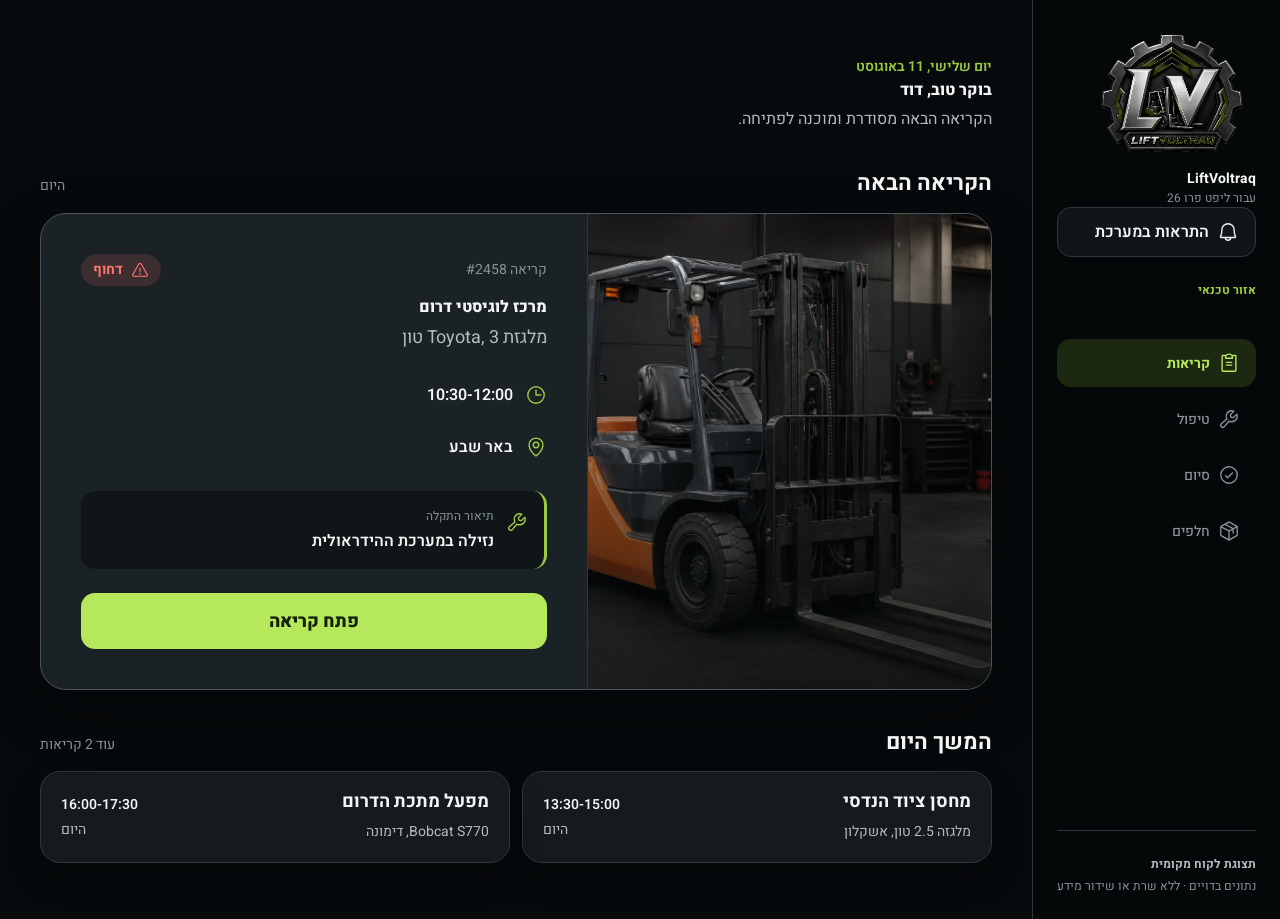
==== commit 2c9f4765: "publish LiftVoltraq landing page" ====
--- a/mock/index.html
+++ b/mock/index.html
@@ -6,7 +6,7 @@
   <meta name="description" content="תצוגת לקוח מקומית של LiftVoltraq עבור ליפט פרו 26 ישראל בע״מ.">
   <meta id="themeColor" name="theme-color" content="">
   <title>LiftVoltraq | מערכת שירות שטח</title>
-  <link rel="icon" href="assets/liftvoltraq-badge.webp" type="image/webp">
+  <link rel="icon" href="../assets/brand/liftvoltraq-badge-transparent-v2.png" type="image/png">
   <link rel="preload" href="assets/generated/equipment-forklift.webp" as="image" type="image/webp">
   <link rel="stylesheet" href="assets/design-tokens.css?v=20260811g">
   <link rel="stylesheet" href="assets/app.css?v=20260811g">
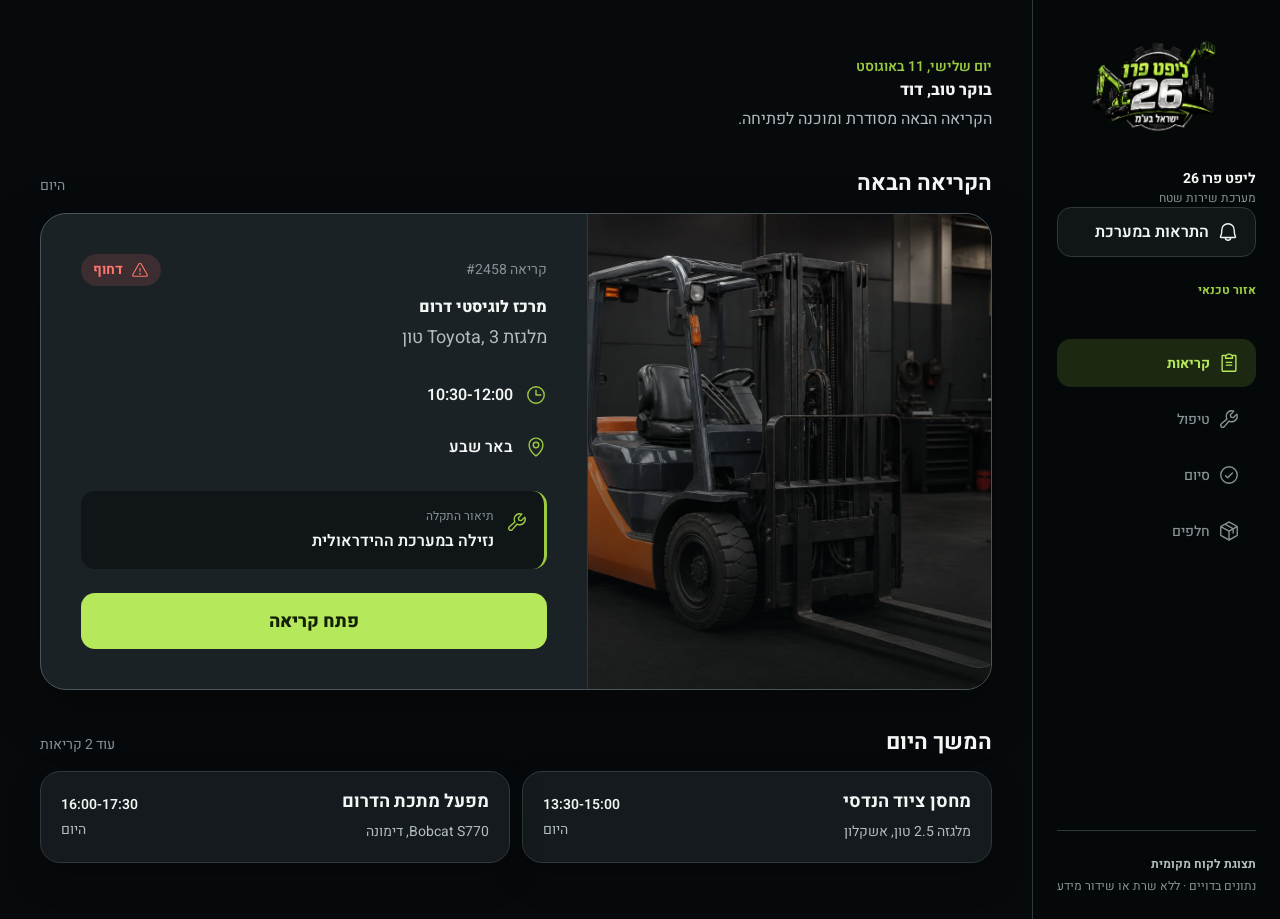
==== commit f7ed3d3c: "update Lift Pro 26 brand and landing content" ====
--- a/mock/index.html
+++ b/mock/index.html
@@ -3,13 +3,13 @@
 <head>
   <meta charset="utf-8">
   <meta name="viewport" content="width=device-width, initial-scale=1, viewport-fit=cover">
-  <meta name="description" content="תצוגת לקוח מקומית של LiftVoltraq עבור ליפט פרו 26 ישראל בע״מ.">
+  <meta name="description" content="תצוגת לקוח מקומית של מערכת השירות ליפט פרו 26 ישראל בע״מ.">
   <meta id="themeColor" name="theme-color" content="">
-  <title>LiftVoltraq | מערכת שירות שטח</title>
-  <link rel="icon" href="../assets/brand/liftvoltraq-badge-transparent-v2.png" type="image/png">
+  <title>ליפט פרו 26 | מערכת שירות שטח</title>
+  <link rel="icon" href="../assets/brand/lift-pro-26-logo-transparent.png" type="image/png">
   <link rel="preload" href="assets/generated/equipment-forklift.webp" as="image" type="image/webp">
   <link rel="stylesheet" href="assets/design-tokens.css?v=20260811g">
-  <link rel="stylesheet" href="assets/app.css?v=20260811g">
+  <link rel="stylesheet" href="assets/app.css?v=20260812a">
 </head>
 <body>
   <a class="skip-link" href="#main-content">דלג לתוכן הראשי</a>
@@ -43,6 +43,6 @@
   </noscript>
 
   <script src="assets/demo-data.js?v=20260811g"></script>
-  <script src="assets/app.js?v=20260811g"></script>
+  <script src="assets/app.js?v=20260812a"></script>
 </body>
 </html>
--- a/mock/assets/app.css
+++ b/mock/assets/app.css
@@ -158,15 +158,22 @@
 .brand-lockup__plate {
   display: grid;
   place-items: center;
-  inline-size: 4rem;
+  inline-size: 7rem;
   block-size: 4rem;
   overflow: hidden;
   border-radius: var(--radius-sm);
   background: var(--color-transparent);
 }
 
-.brand-lockup__plate img {
-  inline-size: 3.875rem;
+.brand-artwork {
+  display: block;
+  inline-size: 100%;
+  aspect-ratio: 1635 / 962;
+}
+
+.brand-artwork img {
+  display: block;
+  inline-size: 100%;
   block-size: auto;
 }
 
@@ -724,12 +731,12 @@
   }
 
   .desktop-sidebar .brand-lockup__plate {
-    inline-size: 7.5rem;
+    inline-size: 10.5rem;
     block-size: 7.5rem;
   }
 
-  .desktop-sidebar .brand-lockup__plate img {
-    inline-size: 7.25rem;
+  .desktop-sidebar .brand-artwork {
+    inline-size: 10rem;
   }
 
   .desktop-sidebar .brand-lockup__tenant {
@@ -856,13 +863,17 @@
 }
 
 .brand-lockup__plate {
-  inline-size: 5rem;
+  inline-size: 7rem;
   block-size: 4rem;
 }
 
-.brand-lockup__plate img {
-  inline-size: 4.875rem;
+.brand-lockup__plate .brand-artwork {
+  inline-size: 6.875rem;
   border-radius: var(--radius-sm);
+}
+
+.brand-artwork--report {
+  inline-size: 8.5rem;
 }
 
 .role-label {
@@ -1829,10 +1840,10 @@
   border-block-end: 2px solid #D9E0DC;
 }
 
-.report-header img {
+.report-header > .brand-artwork {
   inline-size: 8rem;
-  block-size: auto;
   border-radius: var(--radius-sm);
+  flex: none;
 }
 
 .report-header div {
@@ -2127,12 +2138,12 @@
 
 @media (min-width: 64rem) {
   .desktop-sidebar .brand-lockup__plate {
-    inline-size: 10.5rem;
+    inline-size: 12rem;
     block-size: 8rem;
   }
 
-  .desktop-sidebar .brand-lockup__plate img {
-    inline-size: 10rem;
+  .desktop-sidebar .brand-artwork {
+    inline-size: 11.5rem;
   }
 
   .form-layout {
@@ -2244,7 +2255,7 @@
     align-items: flex-start;
   }
 
-  .report-header img {
+  .report-header > .brand-artwork {
     inline-size: 5.75rem;
   }
 }
